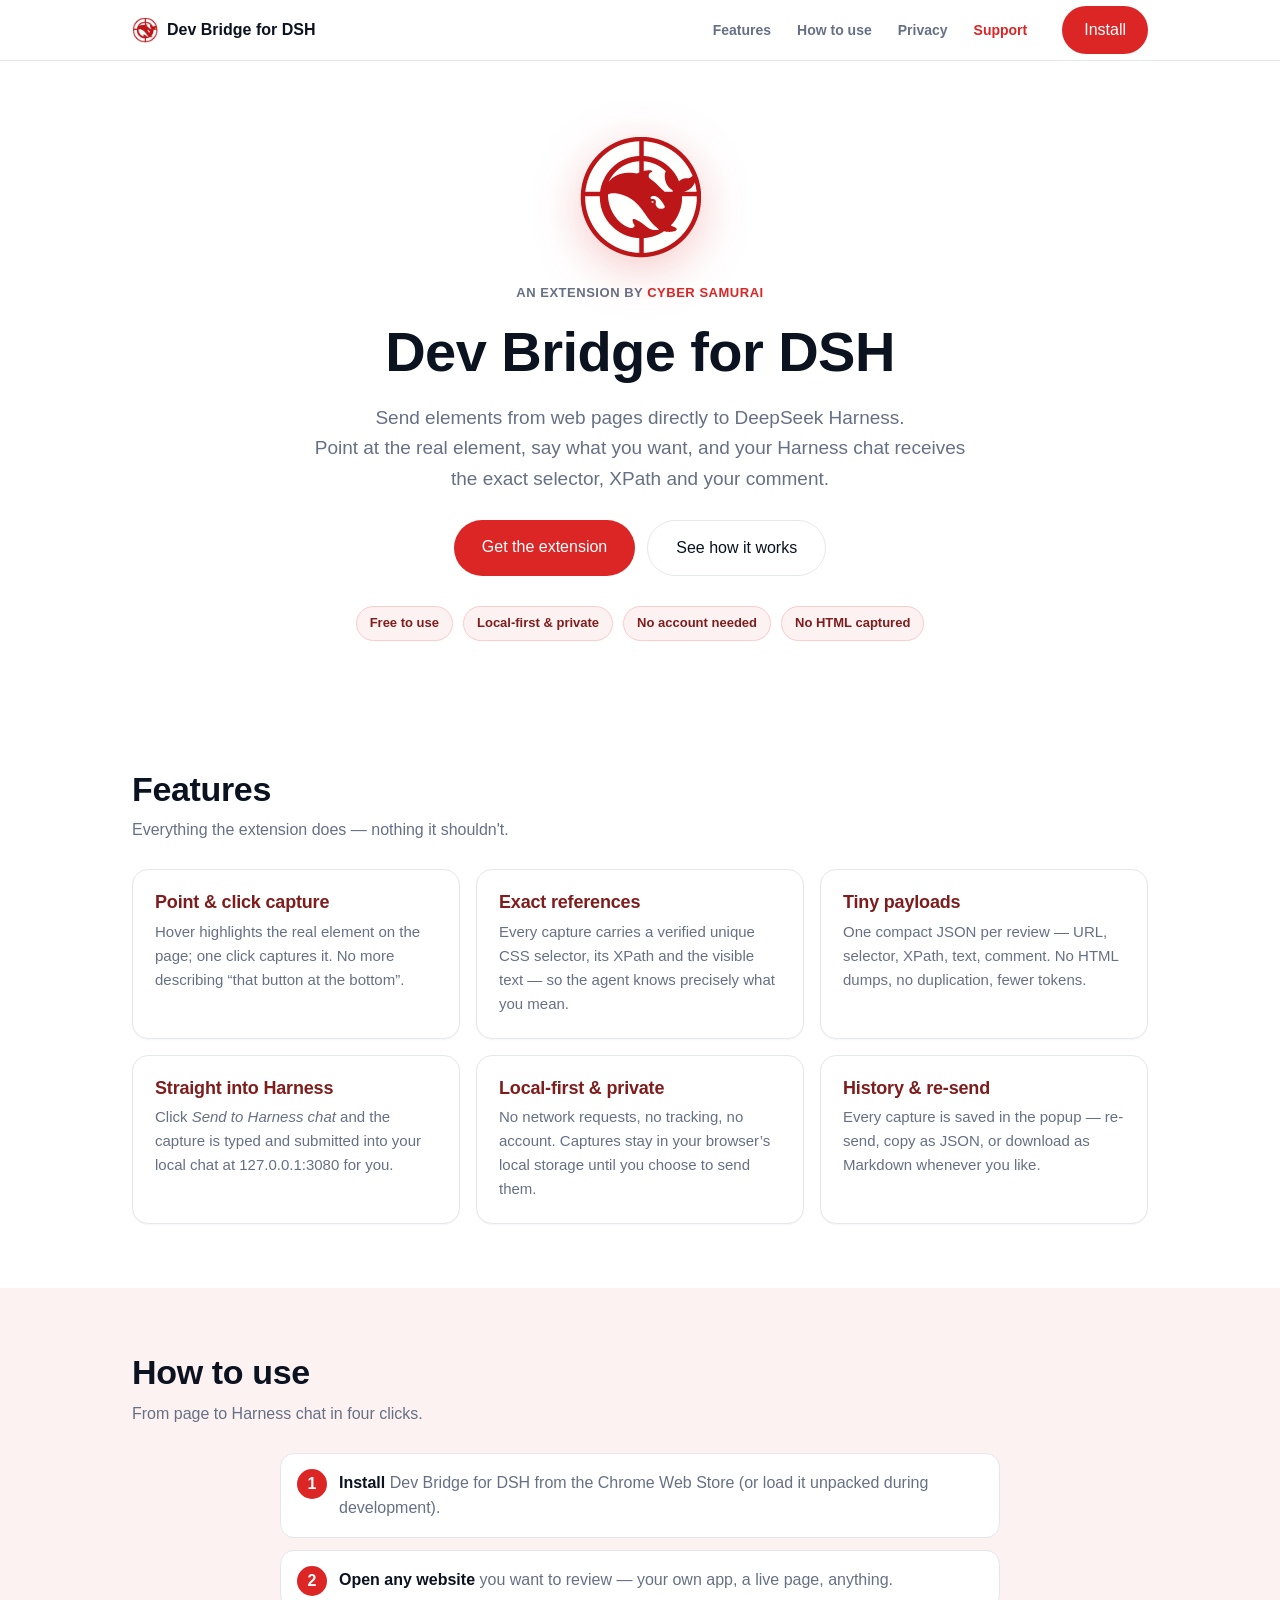
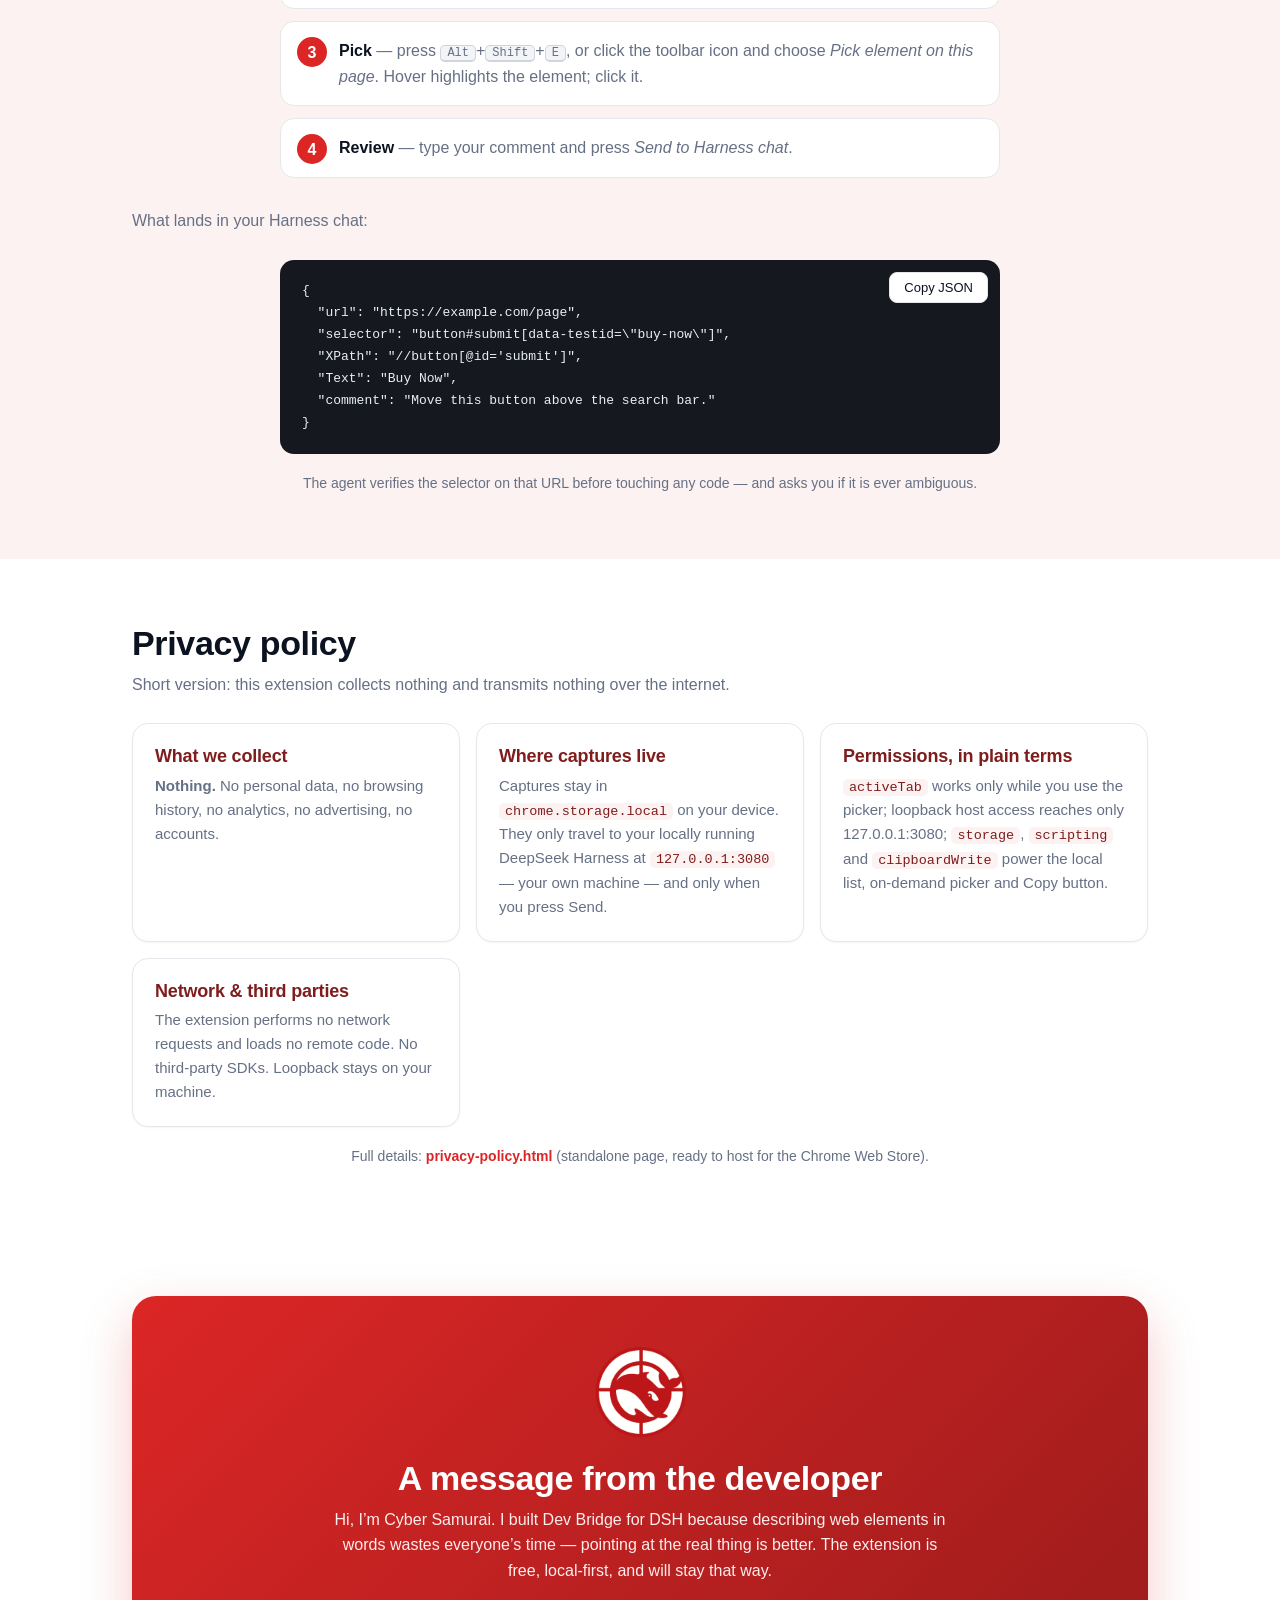
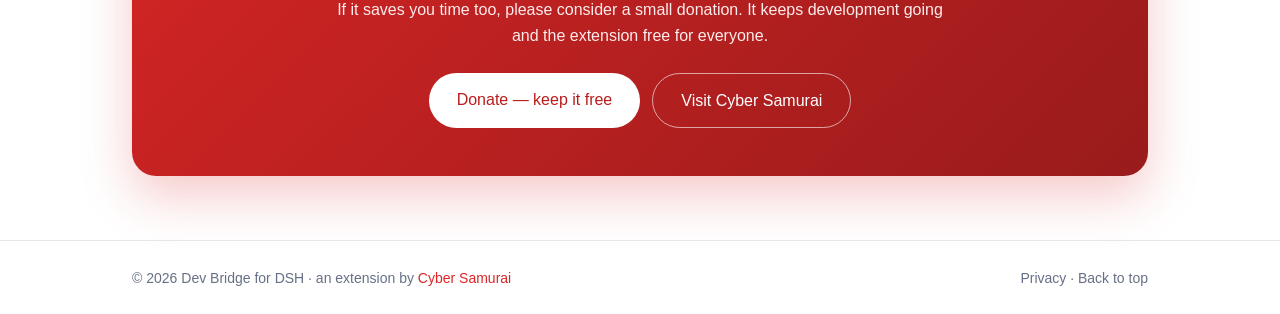
==== element-picker/website/index.html @ 83323872 "V1.7  - Production Added website for visitors + Buy me a coffe" ====
<!doctype html>
<html lang="en">
<head>
<meta charset="utf-8" />
<meta name="viewport" content="width=device-width, initial-scale=1" />
<title>Dev Bridge for DSH — send web elements straight into DeepSeek Harness</title>
<meta name="description" content="Click any element on a web page, write a review, and send its exact selector + XPath straight into your DeepSeek Harness chat. Local-first, private, free. Built by Cyber Samurai." />
<link rel="icon" type="image/png" href="assets/icon128.png" />
<link rel="stylesheet" href="styles.css" />
</head>
<body>
<header class="site-head">
  <div class="wrap head-inner">
    <a class="brand" href="#top">
      <img src="assets/icon32.png" width="26" height="26" alt="Dev Bridge for DSH icon" />
      <span>Dev&nbsp;Bridge&nbsp;for&nbsp;DSH</span>
    </a>
    <nav class="nav" aria-label="Primary">
      <a href="#features">Features</a>
      <a href="#how">How to use</a>
      <a href="#privacy">Privacy</a>
      <a href="#support">Support</a>
    </nav>
    <a class="btn btn-red head-cta" id="storeLink" href="#how"><!-- TODO: replace with your Chrome Web Store URL -->Install</a>
  </div>
</header>

<main id="top">
  <!-- HERO -->
  <section class="hero">
    <div class="wrap hero-inner">
      <img class="hero-icon" src="assets/icon128.png" width="128" height="128" alt="Dev Bridge for DSH icon" />
      <p class="kicker">An extension by <a href="https://cybersamurai.co.uk" target="_blank" rel="noopener">Cyber Samurai</a></p>
      <h1>Dev Bridge for DSH</h1>
      <p class="lead">Send elements from web pages directly to DeepSeek Harness.<br />Point at the real element, say what you want, and your Harness chat receives the exact selector, XPath and your comment.</p>
      <div class="hero-actions">
        <a class="btn btn-red btn-lg" id="storeCta" href="#how"><!-- TODO: Chrome Web Store URL -->Get the extension</a>
        <a class="btn btn-ghost btn-lg" href="#how">See how it works</a>
      </div>
      <ul class="chips">
        <li>Free to use</li>
        <li>Local-first &amp; private</li>
        <li>No account needed</li>
        <li>No HTML captured</li>
      </ul>
    </div>
  </section>

  <!-- FEATURES -->
  <section class="section" id="features">
    <div class="wrap">
      <h2>Features</h2>
      <p class="section-sub">Everything the extension does — nothing it shouldn't.</p>
      <div class="grid cards">
        <article class="card">
          <h3>Point &amp; click capture</h3>
          <p>Hover highlights the real element on the page; one click captures it. No more describing “that button at the bottom”.</p>
        </article>
        <article class="card">
          <h3>Exact references</h3>
          <p>Every capture carries a verified unique CSS selector, its XPath and the visible text — so the agent knows precisely what you mean.</p>
        </article>
        <article class="card">
          <h3>Tiny payloads</h3>
          <p>One compact JSON per review — URL, selector, XPath, text, comment. No HTML dumps, no duplication, fewer tokens.</p>
        </article>
        <article class="card">
          <h3>Straight into Harness</h3>
          <p>Click <em>Send to Harness chat</em> and the capture is typed and submitted into your local chat at 127.0.0.1:3080 for you.</p>
        </article>
        <article class="card">
          <h3>Local-first &amp; private</h3>
          <p>No network requests, no tracking, no account. Captures stay in your browser’s local storage until you choose to send them.</p>
        </article>
        <article class="card">
          <h3>History &amp; re-send</h3>
          <p>Every capture is saved in the popup — re-send, copy as JSON, or download as Markdown whenever you like.</p>
        </article>
      </div>
    </div>
  </section>

  <!-- HOW -->
  <section class="section section-tint" id="how">
    <div class="wrap">
      <h2>How to use</h2>
      <p class="section-sub">From page to Harness chat in four clicks.</p>
      <ol class="steps">
        <li><b>Install</b> Dev Bridge for DSH from the Chrome Web Store (or load it unpacked during development).</li>
        <li><b>Open any website</b> you want to review — your own app, a live page, anything.</li>
        <li><b>Pick</b> — press <kbd>Alt</kbd>+<kbd>Shift</kbd>+<kbd>E</kbd>, or click the toolbar icon and choose <em>Pick element on this page</em>. Hover highlights the element; click it.</li>
        <li><b>Review</b> — type your comment and press <em>Send to Harness chat</em>.</li>
      </ol>
      <p class="section-sub">What lands in your Harness chat:</p>
      <div class="code-card">
        <button class="btn btn-ghost btn-sm copy-btn" id="copySample" type="button">Copy JSON</button>
        <pre id="sampleJson">{
  "url": "https://example.com/page",
  "selector": "button#submit[data-testid=\"buy-now\"]",
  "XPath": "//button[@id='submit']",
  "Text": "Buy Now",
  "comment": "Move this button above the search bar."
}</pre>
      </div>
      <p class="note">The agent verifies the selector on that URL before touching any code — and asks you if it is ever ambiguous.</p>
    </div>
  </section>

  <!-- PRIVACY -->
  <section class="section" id="privacy">
    <div class="wrap">
      <h2>Privacy policy</h2>
      <p class="section-sub">Short version: this extension collects nothing and transmits nothing over the internet.</p>
      <div class="grid privacy-grid">
        <div class="card">
          <h3>What we collect</h3>
          <p><strong>Nothing.</strong> No personal data, no browsing history, no analytics, no advertising, no accounts.</p>
        </div>
        <div class="card">
          <h3>Where captures live</h3>
          <p>Captures stay in <code>chrome.storage.local</code> on your device. They only travel to your locally running DeepSeek Harness at <code>127.0.0.1:3080</code> — your own machine — and only when you press Send.</p>
        </div>
        <div class="card">
          <h3>Permissions, in plain terms</h3>
          <p><code>activeTab</code> works only while you use the picker; loopback host access reaches only 127.0.0.1:3080; <code>storage</code>, <code>scripting</code> and <code>clipboardWrite</code> power the local list, on-demand picker and Copy button.</p>
        </div>
        <div class="card">
          <h3>Network &amp; third parties</h3>
          <p>The extension performs no network requests and loads no remote code. No third-party SDKs. Loopback stays on your machine.</p>
        </div>
      </div>
      <p class="note">Full details: <a href="privacy-policy.html">privacy-policy.html</a> (standalone page, ready to host for the Chrome Web Store).</p>
    </div>
  </section>

  <!-- SUPPORT -->
  <section class="section" id="support">
    <div class="wrap">
      <div class="support-card">
        <img src="assets/icon128.png" width="96" height="96" alt="" />
        <h2>A message from the developer</h2>
        <p class="support-msg">Hi, I’m Cyber Samurai. I built Dev Bridge for DSH because describing web elements in words wastes everyone’s time — pointing at the real thing is better. The extension is free, local-first, and will stay that way.</p>
        <p class="support-msg">If it saves you time too, please consider a small donation. It keeps development going and the extension free for everyone.</p>
        <div class="support-actions">
          <!-- Donate via Buy me a coffee -->
          <a class="btn btn-white btn-lg" id="donateBtn" href="https://www.buymeacoffee.com/bazzofx" target="_blank" rel="noopener">Donate — keep it free</a>
          <a class="btn btn-outline-white btn-lg" href="https://cybersamurai.co.uk" target="_blank" rel="noopener">Visit Cyber Samurai</a>
        </div>
      </div>
    </div>
  </section>
</main>

<footer class="site-foot">
  <div class="wrap foot-inner">
    <span>© <span id="year">2026</span> Dev Bridge for DSH · an extension by <a href="https://cybersamurai.co.uk" target="_blank" rel="noopener">Cyber Samurai</a></span>
    <span class="foot-links"><a href="#privacy">Privacy</a> · <a href="#top">Back to top</a></span>
  </div>
</footer>

<!-- Buy me a coffee — floating button, bottom right -->
<div id="bmc-wrap">
  <script type="text/javascript" src="https://cdnjs.buymeacoffee.com/1.0.0/button.prod.min.js" data-name="bmc-button" data-slug="bazzofx" data-color="#FFDD00" data-emoji=""  data-font="Comic" data-text="Buy me a coffee" data-outline-color="#000000" data-font-color="#000000" data-coffee-color="#ffffff" ></script>
</div>

<script src="app.js"></script>
</body>
</html>
---- element-picker/website/styles.css ----
/* Dev Bridge for DSH — landing page. Brand: white + red. */
:root {
  color-scheme: light;
  --red: #dc2626;
  --red-dark: #b91c1c;
  --red-deep: #7f1d1d;
  --ink: #0b1220;
  --mut: #667085;
  --line: #e4e7ec;
  --bg: #ffffff;
  --bg-tint: #fdf2f2;
  --card: #ffffff;
  --radius: 16px;
  --shadow: 0 10px 30px rgba(16, 24, 40, 0.08);
}
* { box-sizing: border-box; }
html { scroll-behavior: smooth; }
body {
  margin: 0;
  font: 16px/1.6 -apple-system, BlinkMacSystemFont, "Segoe UI", Roboto, "Helvetica Neue", Arial, sans-serif;
  color: var(--ink);
  background: var(--bg);
  -webkit-font-smoothing: antialiased;
}
img { max-width: 100%; display: block; }
a { color: var(--red); text-decoration: none; }
a:hover { text-decoration: underline; }
.wrap { max-width: 1060px; margin: 0 auto; padding: 0 22px; }
h1, h2, h3 { line-height: 1.2; letter-spacing: -0.01em; }
h1 { font-size: clamp(34px, 6vw, 56px); margin: 14px 0 18px; }
h2 { font-size: clamp(24px, 3.4vw, 34px); margin: 0 0 8px; }
h3 { font-size: 18px; margin: 0 0 6px; }
p { margin: 0 0 12px; }
kbd { background: #f2f4f7; border: 1px solid #d0d5dd; border-bottom-width: 2px; border-radius: 5px; padding: 0 6px; font: 12px/1.6 ui-monospace, SFMono-Regular, Menlo, monospace; }
code { background: #fdf2f2; color: var(--red-deep); border-radius: 5px; padding: 1px 6px; font-size: 0.9em; }

/* ---------- header ---------- */
.site-head { position: sticky; top: 0; z-index: 20; background: rgba(255,255,255,0.92); backdrop-filter: blur(8px); border-bottom: 1px solid var(--line); }
.head-inner { display: flex; align-items: center; gap: 18px; min-height: 60px; }
.brand { display: inline-flex; align-items: center; gap: 9px; font-weight: 800; color: var(--ink); }
.brand:hover { text-decoration: none; }
.nav { display: flex; gap: 4px; margin-left: auto; }
.nav a { padding: 7px 11px; border-radius: 8px; color: var(--mut); font-weight: 600; font-size: 14px; }
.nav a:hover { color: var(--red); background: var(--bg-tint); text-decoration: none; }
.nav a.active { color: var(--red); }
.head-cta { margin-left: 6px; white-space: nowrap; }

/* ---------- buttons ---------- */
.btn { display: inline-block; border: 0; border-radius: 999px; padding: 11px 22px; font: 700 15px/1.2 inherit; cursor: pointer; text-align: center; }
.btn-lg { padding: 14px 28px; font-size: 16px; }
.btn-sm { padding: 7px 14px; font-size: 13px; }
.btn-red { background: var(--red); color: #fff; }
.btn-red:hover { background: var(--red-dark); text-decoration: none; }
.btn-ghost { background: #fff; color: var(--ink); border: 1px solid var(--line); }
.btn-ghost:hover { background: var(--bg-tint); text-decoration: none; }
.btn-white { background: #fff; color: var(--red-dark); }
.btn-white:hover { background: #ffe9e9; text-decoration: none; }
.btn-outline-white { background: transparent; color: #fff; border: 1px solid rgba(255,255,255,0.6); }
.btn-outline-white:hover { background: rgba(255,255,255,0.12); text-decoration: none; }

/* ---------- hero ---------- */
.hero { padding: 72px 0 64px; text-align: center; }
.hero-icon { margin: 0 auto 22px; filter: drop-shadow(0 12px 24px rgba(220,38,38,0.25)); }
.kicker { color: var(--mut); font-weight: 700; letter-spacing: 0.04em; font-size: 13px; text-transform: uppercase; }
.lead { max-width: 660px; margin: 0 auto 26px; font-size: 19px; color: var(--mut); }
.hero-actions { display: flex; gap: 12px; justify-content: center; flex-wrap: wrap; }
.chips { list-style: none; display: flex; gap: 8px 10px; justify-content: center; flex-wrap: wrap; margin: 30px 0 0; padding: 0; }
.chips li { background: var(--bg-tint); color: var(--red-deep); border: 1px solid #fecaca; font-size: 13px; font-weight: 600; border-radius: 999px; padding: 6px 13px; }

/* ---------- sections ---------- */
.section { padding: 64px 0; }
.section-tint { background: var(--bg-tint); }
.section-sub { color: var(--mut); margin-bottom: 26px; }
.grid { display: grid; grid-template-columns: repeat(auto-fit, minmax(280px, 1fr)); gap: 16px; }
.card { background: var(--card); border: 1px solid var(--line); border-radius: var(--radius); padding: 22px; box-shadow: 0 1px 2px rgba(16,24,40,0.04); }
.card h3 { color: var(--red-deep); }
.card p { margin: 0; color: var(--mut); font-size: 15px; }

/* ---------- steps & code ---------- */
.steps { max-width: 720px; margin: 0 auto 30px; padding: 0; list-style: none; counter-reset: step; display: grid; gap: 12px; }
.steps li { counter-increment: step; position: relative; background: var(--card); border: 1px solid var(--line); border-radius: 14px; padding: 16px 18px 16px 58px; color: var(--mut); }
.steps li b { color: var(--ink); }
.steps li::before { content: counter(step); position: absolute; left: 16px; top: 15px; width: 30px; height: 30px; border-radius: 50%; background: var(--red); color: #fff; font-weight: 800; display: grid; place-items: center; }
.code-card { position: relative; max-width: 720px; margin: 0 auto; background: #16181f; color: #e8edf7; border-radius: 14px; overflow: hidden; }
.code-card pre { margin: 0; padding: 20px 22px; overflow-x: auto; font: 13px/1.7 ui-monospace, SFMono-Regular, Menlo, Consolas, monospace; }
.copy-btn { position: absolute; top: 12px; right: 12px; border-radius: 8px !important; }
.note { text-align: center; color: var(--mut); font-size: 14px; max-width: 720px; margin: 18px auto 0; }
.note a { font-weight: 600; }

/* ---------- privacy grid ---------- */
.privacy-grid { margin-top: 8px; }
.privacy-grid .card { background: #fff; }

/* ---------- support ---------- */
.support-card { text-align: center; background: linear-gradient(135deg, #dc2626, #991b1b); color: #fff; border-radius: 24px; padding: 48px 30px; box-shadow: 0 20px 50px rgba(220,38,38,0.25); }
.support-card img { margin: 0 auto 18px; border-radius: 22px; }
.support-card h2 { color: #fff; }
.support-msg { max-width: 620px; margin: 0 auto 14px; color: #ffecec; }
.support-actions { display: flex; gap: 12px; justify-content: center; flex-wrap: wrap; margin-top: 24px; }

/* ---------- footer ---------- */
.site-foot { border-top: 1px solid var(--line); padding: 26px 0; color: var(--mut); font-size: 14px; }
.foot-inner { display: flex; gap: 12px; justify-content: space-between; flex-wrap: wrap; }
.foot-links a { color: var(--mut); }
.foot-links a:hover { color: var(--red); }

/* ---------- Buy me a coffee (floating, bottom right) ---------- */
#bmc-wrap {
  position: fixed;
  right: 20px;
  bottom: 20px;
  z-index: 999;
  line-height: 0;
}

/* ---------- responsive ---------- */
@media (max-width: 720px) {
  .head-inner { flex-wrap: wrap; padding: 10px 16px; }
  .nav { order: 3; width: 100%; margin: 0; overflow-x: auto; }
  .hero { padding: 52px 0 46px; }
  .section { padding: 48px 0; }
  .foot-inner { flex-direction: column; gap: 6px; text-align: center; }
}
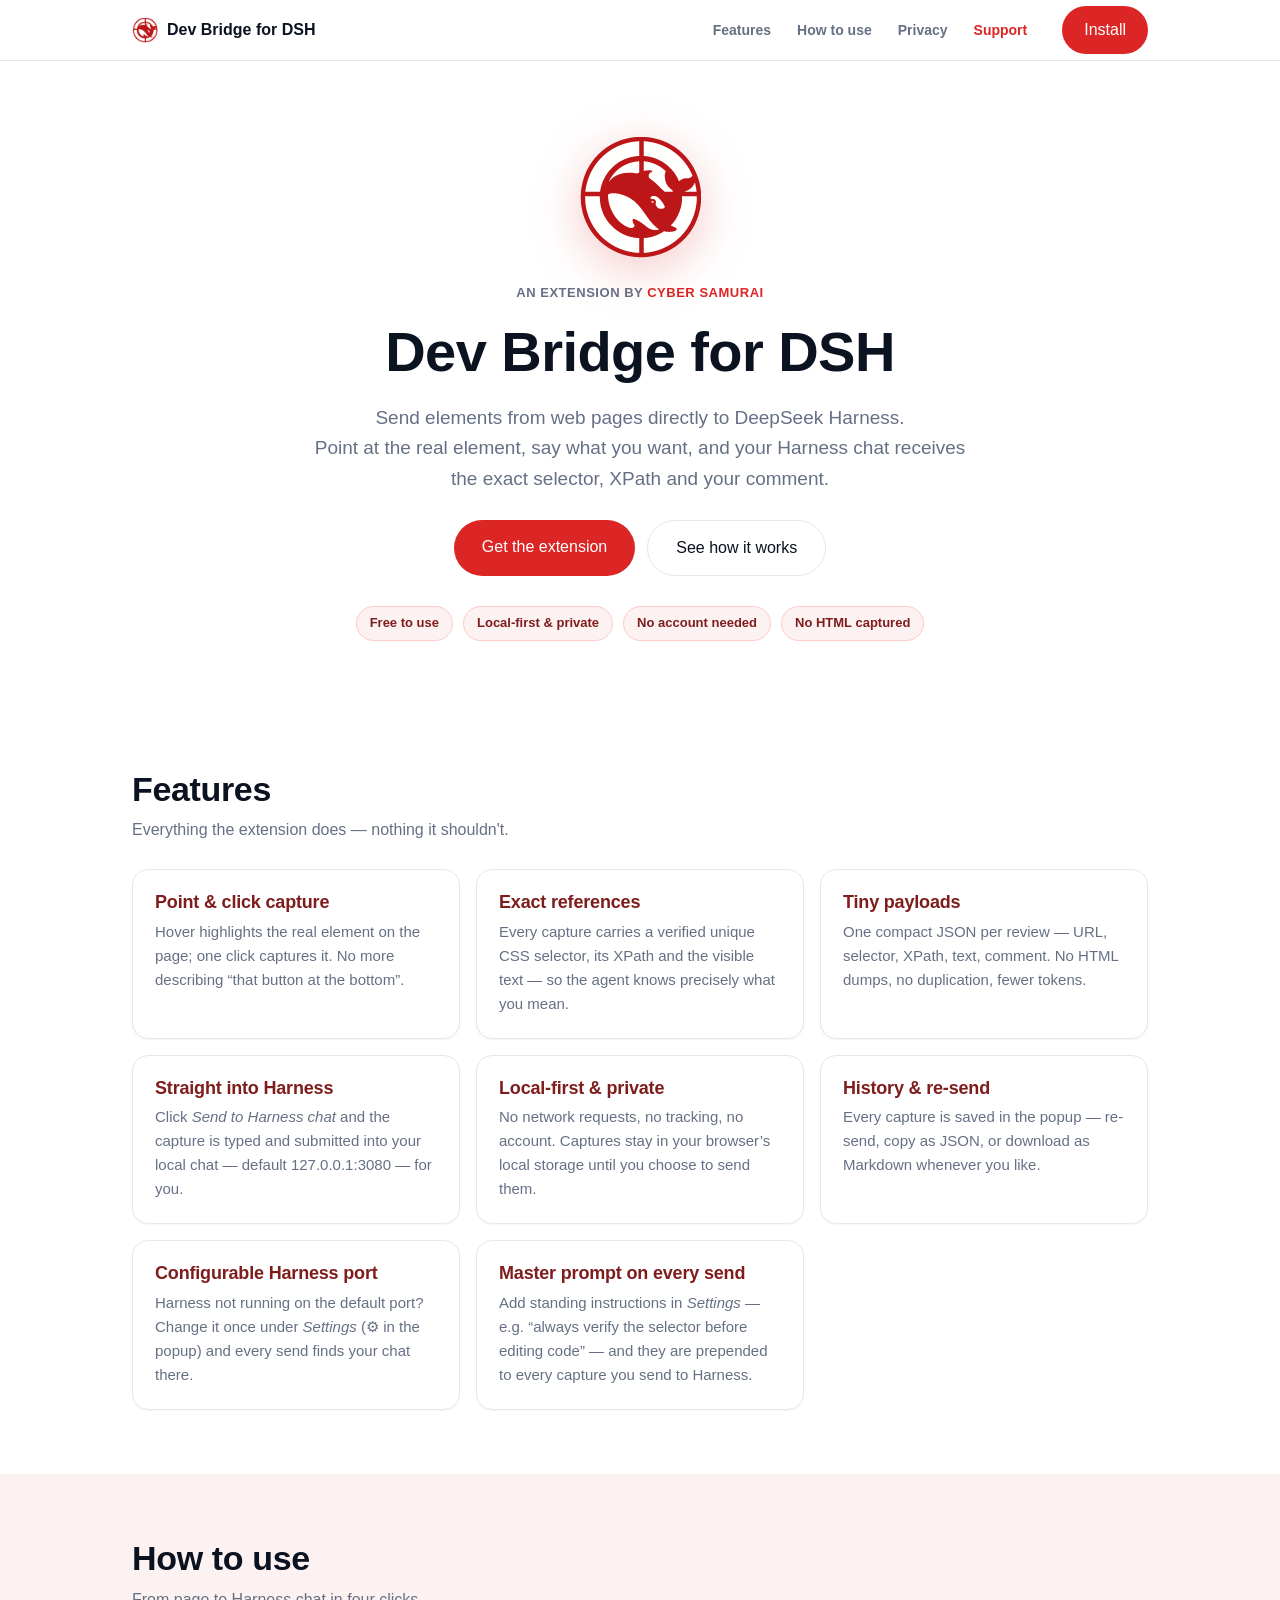
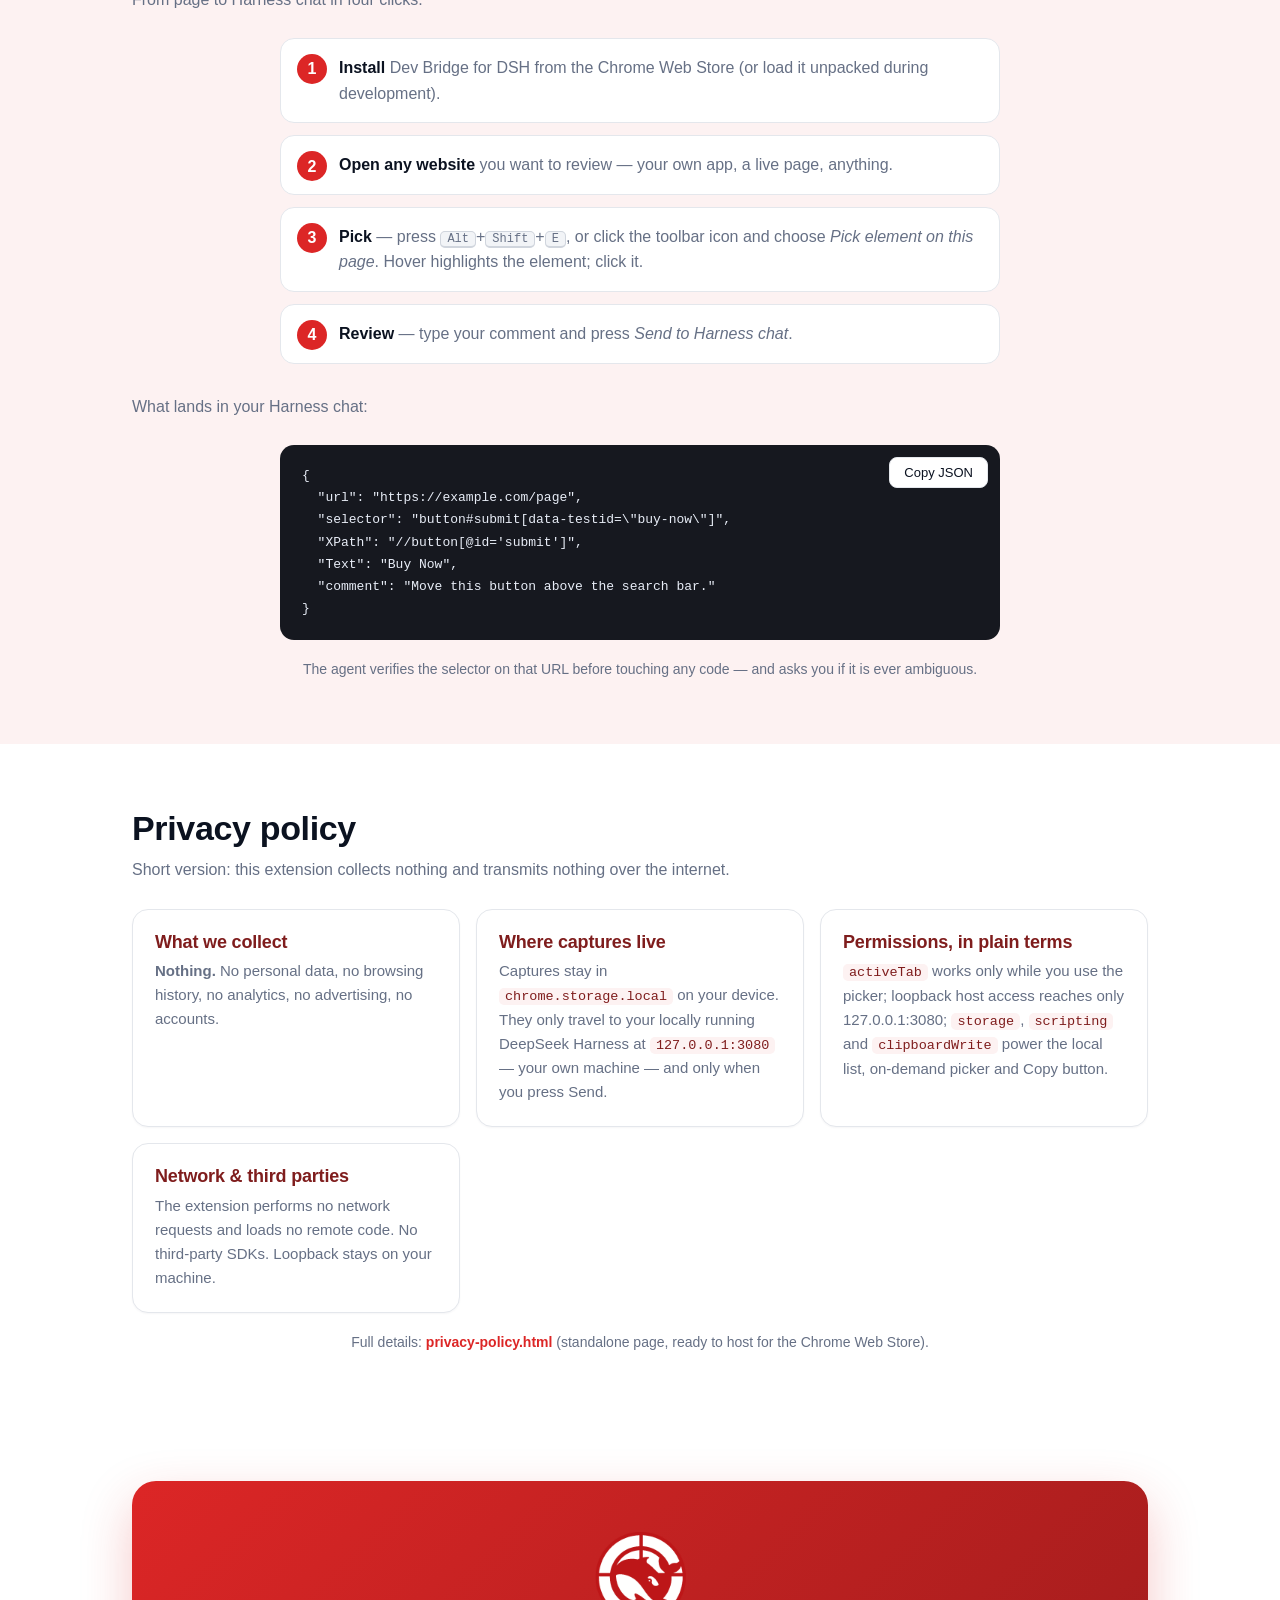
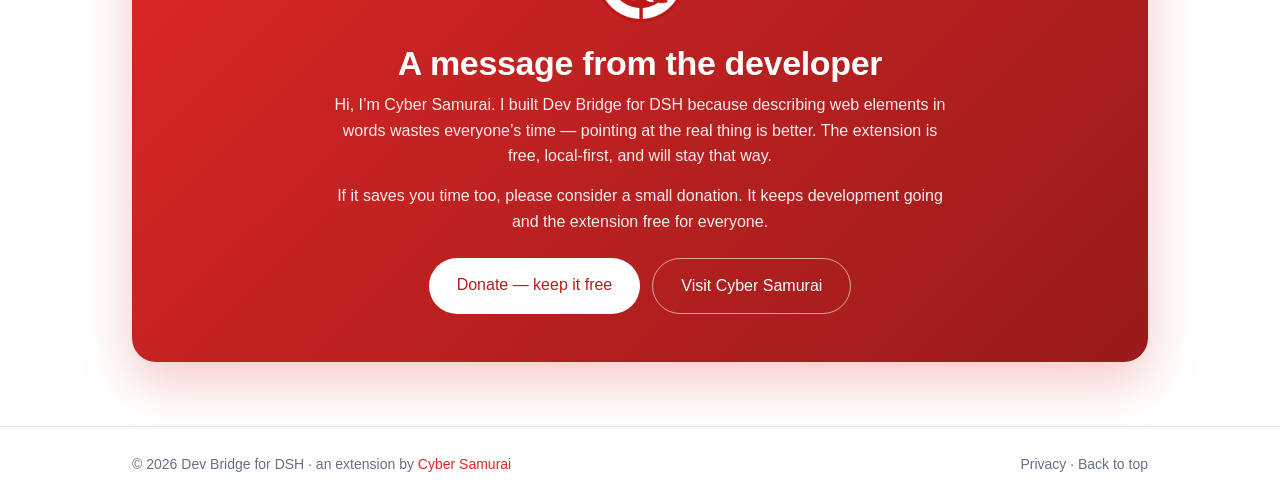
==== commit a9fbce42: "V1.9 - Production Update website" ====
--- a/element-picker/website/index.html
+++ b/element-picker/website/index.html
@@ -66,7 +66,7 @@
         </article>
         <article class="card">
           <h3>Straight into Harness</h3>
-          <p>Click <em>Send to Harness chat</em> and the capture is typed and submitted into your local chat at 127.0.0.1:3080 for you.</p>
+          <p>Click <em>Send to Harness chat</em> and the capture is typed and submitted into your local chat — default 127.0.0.1:3080 — for you.</p>
         </article>
         <article class="card">
           <h3>Local-first &amp; private</h3>
@@ -75,6 +75,14 @@
         <article class="card">
           <h3>History &amp; re-send</h3>
           <p>Every capture is saved in the popup — re-send, copy as JSON, or download as Markdown whenever you like.</p>
+        </article>
+        <article class="card">
+          <h3>Configurable Harness port</h3>
+          <p>Harness not running on the default port? Change it once under <em>Settings</em> (⚙ in the popup) and every send finds your chat there.</p>
+        </article>
+        <article class="card">
+          <h3>Master prompt on every send</h3>
+          <p>Add standing instructions in <em>Settings</em> — e.g. “always verify the selector before editing code” — and they are prepended to every capture you send to Harness.</p>
         </article>
       </div>
     </div>
